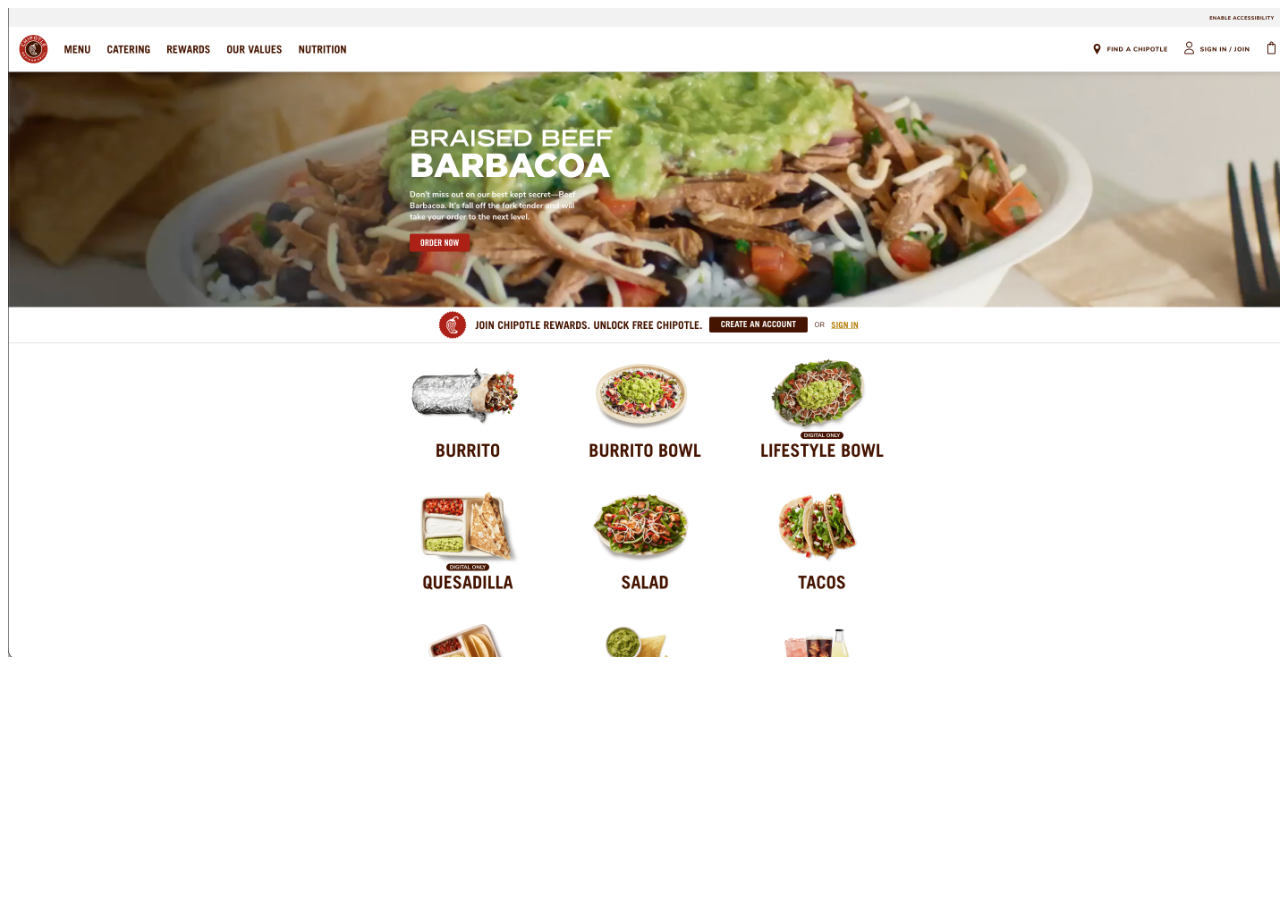
==== Perez_CSS/original.html @ 37f5a0bc "Initial setup" ====
<!DOCTYPE html>
<html lang="en">
<head>
    <meta charset="UTF-8">
    <meta name="viewport" content="width=device-width, initial-scale=1.0">
    <title>Original</title>

    <style>
        img {
            width: 100vw;
            height: auto;
        }
    </style>

</head>

<body>
    <a href="index.html">
        <img src="images/chipotle.png" alt="chipotle webpage">
    </a>
</body>
</html>
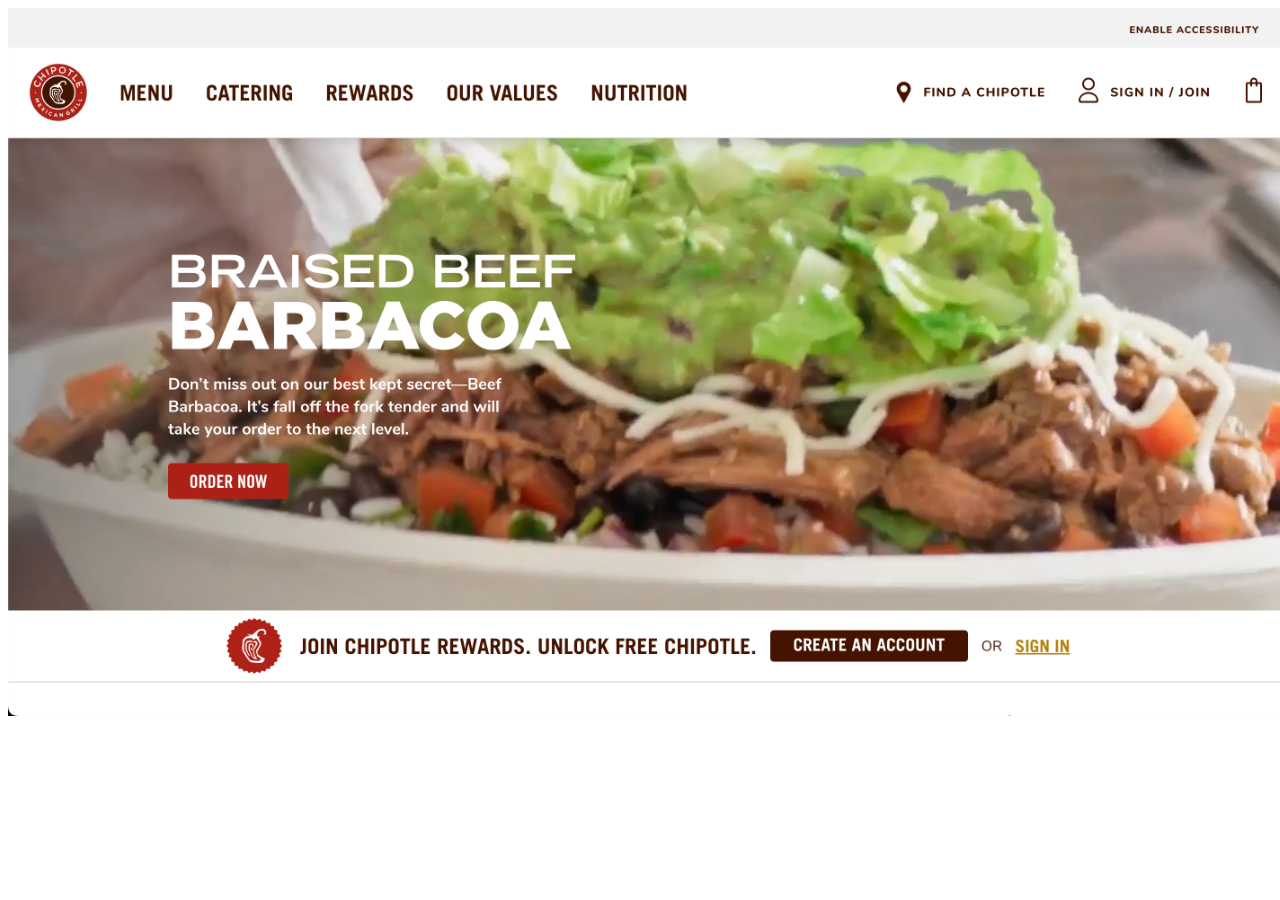
==== commit a61fc2b2: "Fix sizing of site from 50% to 100%" ====
--- a/Perez_CSS/original.html
+++ b/Perez_CSS/original.html
@@ -3,7 +3,7 @@
 <head>
     <meta charset="UTF-8">
     <meta name="viewport" content="width=device-width, initial-scale=1.0">
-    <title>Original</title>
+    <title>original</title>
 
     <style>
         img {
@@ -15,8 +15,8 @@
 </head>
 
 <body>
-    <a href="index.html">
-        <img src="images/chipotle.png" alt="chipotle webpage">
+    <a href="./index.html">
+        <img src="images/original-chipotle.png" alt="chipotle webpage">
     </a>
 </body>
 </html>